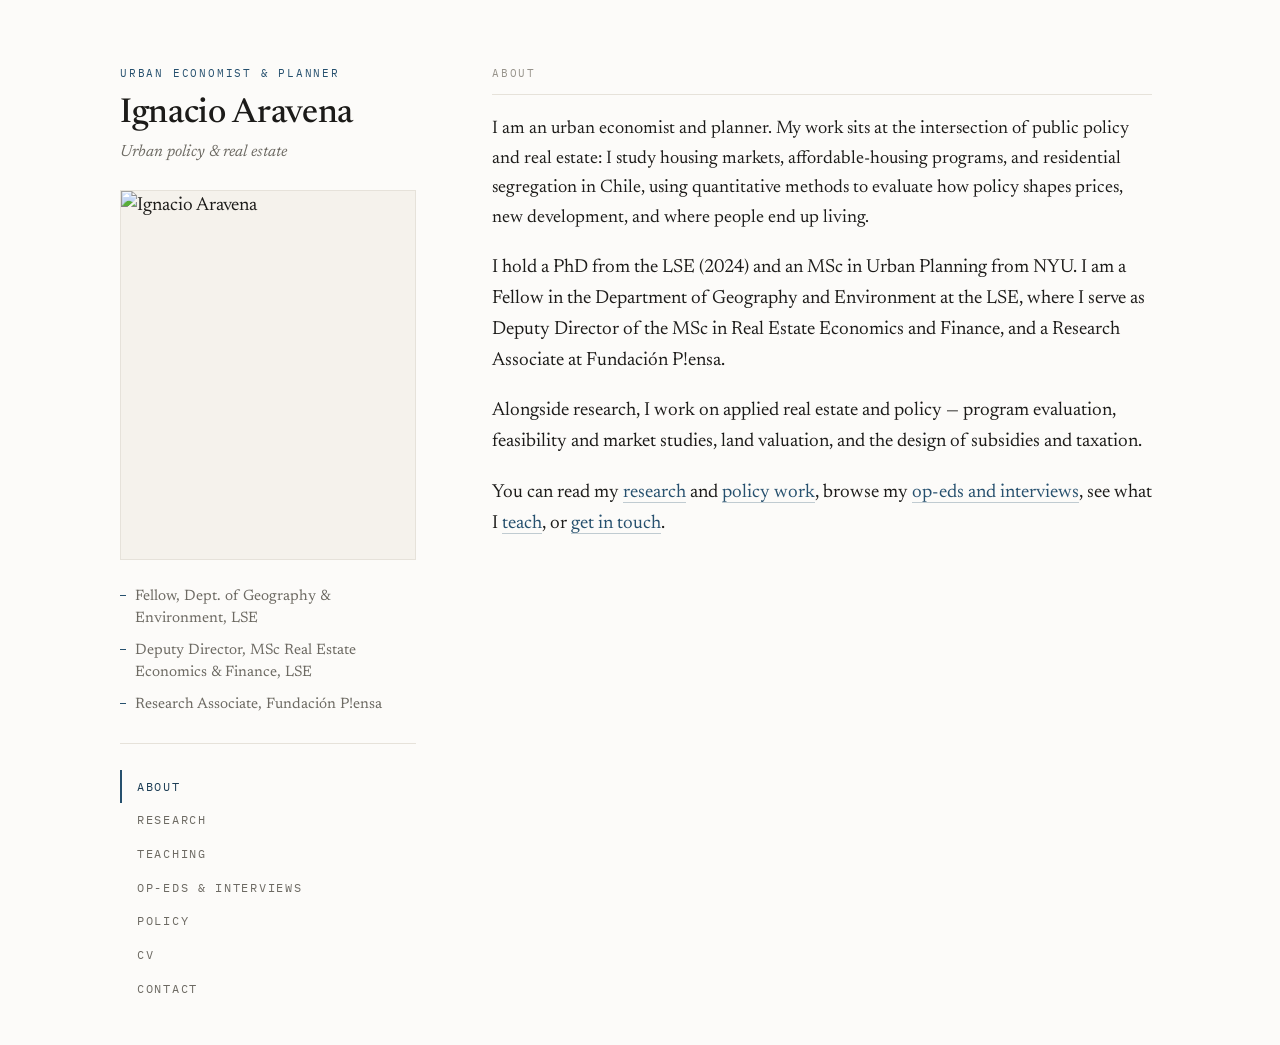
==== index.html @ 07a5cd49 "Add files via upload" ====
<!DOCTYPE html>
<html lang="en">
<head>
  <meta charset="utf-8">
  <meta name="viewport" content="width=device-width, initial-scale=1">
  <title>Ignacio Aravena</title>
  <meta name="description" content="Ignacio Aravena — urban economist and planner. Housing markets, affordable-housing policy, and real estate, with a focus on Chile.">
  <link rel="preconnect" href="https://fonts.googleapis.com">
  <link rel="preconnect" href="https://fonts.gstatic.com" crossorigin>
  <link href="https://fonts.googleapis.com/css2?family=Newsreader:ital,opsz,wght@0,6..72,400;0,6..72,500;1,6..72,400&family=IBM+Plex+Mono:wght@400;500&display=swap" rel="stylesheet">
  <link rel="stylesheet" href="style.css">
</head>
<body>
  <div class="wrap">

    <!-- ===================== SIDEBAR (same on every page) ===================== -->
    <aside class="sidebar">
      <p class="eyebrow">Urban economist &amp; planner</p>
      <h1 class="name"><a href="index.html">Ignacio Aravena</a></h1>
      <p class="role">Urban policy &amp; real estate</p>

      <!-- EDIT: drop your photo at images/profile.jpg (portrait, ~800×1000px works well) -->
      <img class="portrait" src="images/profile.jpg" alt="Ignacio Aravena">

      <ul class="affil">
        <li>Fellow, Dept. of Geography &amp; Environment, LSE</li>
        <li>Deputy Director, MSc Real Estate Economics &amp; Finance, LSE</li>
        <li>Research Associate, Fundación P!ensa</li>
        <!-- EDIT: add ESE / Universidad de los Andes here when you're ready to make it public -->
      </ul>

      <hr class="rule">

      <nav aria-label="Primary">
        <ul class="nav">
          <li><a href="index.html" aria-current="page">About</a></li>
          <li><a href="research.html">Research</a></li>
          <li><a href="teaching.html">Teaching</a></li>
          <!-- EDIT: upload your CV to files/cv.pdf -->
          <li><a href="opeds.html">Op-eds &amp; Interviews</a></li>
          <li><a href="policy.html">Policy</a></li>
          <li><a href="files/cv.pdf">CV</a></li>
          <li><a href="contact.html">Contact</a></li>
        </ul>
      </nav>
    </aside>

    <!-- ===================== CONTENT ===================== -->
    <main class="content">
      <p class="section-label">About</p>

      <p class="lead">I am an urban economist and planner. My work sits at the
      intersection of public policy and real estate: I study housing markets,
      affordable-housing programs, and residential segregation in Chile, using
      quantitative methods to evaluate how policy shapes prices, new
      development, and where people end up living.</p>

      <p>I hold a PhD from the LSE (2024) and an MSc in Urban Planning from NYU.
      I am a Fellow in the Department of Geography and Environment at the LSE,
      where I serve as Deputy Director of the MSc in Real Estate Economics and
      Finance, and a Research Associate at Fundación P!ensa.</p>

      <p>Alongside research, I work on applied real estate and policy — program
      evaluation, feasibility and market studies, land valuation, and the design
      of subsidies and taxation.</p>

      <p>You can read my <a href="research.html">research</a> and
      <a href="policy.html">policy work</a>, browse my
      <a href="opeds.html">op-eds and interviews</a>, see what I
      <a href="teaching.html">teach</a>, or <a href="contact.html">get in touch</a>.</p>
    </main>

  </div>
</body>
</html>
---- style.css ----
/* ============================================================
   Ignacio Aravena — personal site
   Static site for GitHub Pages. Edit content in the .html files.
   Palette: warm paper + ink, single blueprint-blue accent.
   Type: Newsreader (serif) for reading, IBM Plex Mono for labels.
   ============================================================ */

:root {
  --paper:      #fcfbf9;
  --paper-alt:  #f5f2ec;
  --ink:        #1c1b19;
  --muted:      #6d6a63;
  --faint:      #97938b;
  --accent:     #26506e;
  --accent-deep:#1c3d55;
  --rule:       #e6e2da;

  /* tier / accent palette */
  --blue:  #26506e;
  --green: #2c6a56;
  --amber: #a9772e;
  --brick: #9a4a41;

  --serif: "Newsreader", Georgia, "Times New Roman", serif;
  --mono:  "IBM Plex Mono", ui-monospace, "SFMono-Regular", Menlo, monospace;

  --maxw: 1120px;
}

* { box-sizing: border-box; }

html { -webkit-text-size-adjust: 100%; }

body {
  margin: 0;
  background: var(--paper);
  color: var(--ink);
  font-family: var(--serif);
  font-size: 19px;
  line-height: 1.62;
  font-weight: 400;
  -webkit-font-smoothing: antialiased;
  text-rendering: optimizeLegibility;
  animation: fade-in 0.6s ease both;
}

@keyframes fade-in { from { opacity: 0; } to { opacity: 1; } }

/* ---------- layout ---------- */
.wrap {
  max-width: var(--maxw);
  margin: 0 auto;
  padding: 0 40px;
  display: grid;
  grid-template-columns: 296px 1fr;
  gap: 76px;
  align-items: start;
}

.sidebar {
  position: sticky;
  top: 64px;
  padding: 64px 0 40px;
}

.content {
  padding: 64px 0 96px;
  max-width: 660px;
}

/* ---------- sidebar identity ---------- */
.eyebrow {
  font-family: var(--mono);
  font-size: 0.7rem;
  letter-spacing: 0.16em;
  text-transform: uppercase;
  color: var(--accent);
  margin: 0 0 14px;
}

.name {
  font-family: var(--serif);
  font-weight: 500;
  font-size: 2.15rem;
  line-height: 1.08;
  letter-spacing: -0.01em;
  margin: 0 0 6px;
}

.name a { color: var(--ink); text-decoration: none; }

.role {
  font-style: italic;
  color: var(--muted);
  font-size: 1.02rem;
  margin: 0 0 24px;
}

.portrait {
  width: 100%;
  aspect-ratio: 4 / 5;
  object-fit: cover;
  background: var(--paper-alt);
  border: 1px solid var(--rule);
  margin: 0 0 26px;
  display: block;
}

.affil {
  list-style: none;
  margin: 0 0 26px;
  padding: 0;
  font-size: 0.94rem;
  color: var(--muted);
  line-height: 1.5;
}
.affil li { margin-bottom: 9px; padding-left: 15px; position: relative; }
.affil li::before {
  content: "";
  position: absolute; left: 0; top: 0.62em;
  width: 6px; height: 1px; background: var(--accent);
}

.rule {
  border: 0;
  border-top: 1px solid var(--rule);
  margin: 26px 0;
}

/* ---------- nav ---------- */
.nav { list-style: none; margin: 0; padding: 0; }
.nav li { margin: 0; }
.nav a {
  display: block;
  font-family: var(--mono);
  font-size: 0.76rem;
  letter-spacing: 0.14em;
  text-transform: uppercase;
  color: var(--muted);
  text-decoration: none;
  padding: 7px 0 7px 15px;
  border-left: 2px solid transparent;
  transition: color 0.18s ease, border-color 0.18s ease;
}
.nav a:hover { color: var(--ink); border-left-color: var(--rule); }
.nav a[aria-current="page"] {
  color: var(--accent-deep);
  border-left-color: var(--accent);
}

/* ---------- content ---------- */
.section-label {
  font-family: var(--mono);
  font-size: 0.7rem;
  letter-spacing: 0.16em;
  text-transform: uppercase;
  color: var(--faint);
  margin: 0 0 22px;
  padding-bottom: 12px;
  border-bottom: 1px solid var(--rule);
}

.content h1 {
  font-weight: 500;
  font-size: 1.9rem;
  line-height: 1.15;
  letter-spacing: -0.01em;
  margin: 0 0 24px;
}

.content p { margin: 0 0 20px; }

.content a {
  color: var(--accent);
  text-decoration: none;
  border-bottom: 1px solid rgba(38, 80, 110, 0.28);
  transition: border-color 0.18s ease, color 0.18s ease;
}
.content a:hover { color: var(--accent-deep); border-bottom-color: var(--accent); }

.lead { font-size: 1.14rem; }

/* ---------- papers ---------- */
.paper { padding: 26px 0; border-top: 1px solid var(--rule); }
.paper:first-of-type { border-top: 0; padding-top: 4px; }

.paper-tag {
  display: inline-block;
  font-family: var(--mono);
  font-size: 0.64rem;
  letter-spacing: 0.12em;
  text-transform: uppercase;
  color: var(--blue);
  background: rgba(38, 80, 110, 0.09);
  padding: 3px 9px;
  border-radius: 3px;
  margin-bottom: 12px;
}
.paper-tag.t-green { color: var(--green); background: rgba(44, 106, 86, 0.10); }
.paper-tag.t-amber { color: var(--amber); background: rgba(169, 119, 46, 0.12); }
.paper-tag.t-brick { color: var(--brick); background: rgba(154, 74, 65, 0.10); }
.paper-tag.wip     { color: var(--amber); background: rgba(169, 119, 46, 0.12); }

.paper h3 {
  font-weight: 500;
  font-size: 1.24rem;
  line-height: 1.28;
  margin: 0 0 6px;
}
.paper h3 a { border-bottom-width: 0; }
.paper h3 a:hover { border-bottom-width: 1px; }

.paper .coauthors {
  font-style: italic;
  color: var(--muted);
  font-size: 0.96rem;
  margin: 0 0 12px;
}

.paper .abstract {
  color: #38352f;
  font-size: 0.98rem;
  line-height: 1.58;
  margin: 0;
}

/* ---------- teaching list ---------- */
.course { padding: 24px 0; border-top: 1px solid var(--rule); }
.course:first-of-type { border-top: 0; padding-top: 4px; }
.course .code {
  font-family: var(--mono);
  font-size: 0.72rem;
  letter-spacing: 0.12em;
  color: var(--accent);
  margin-bottom: 8px;
}
.course h3 { font-weight: 500; font-size: 1.18rem; margin: 0 0 6px; }
.course .where { color: var(--muted); font-style: italic; font-size: 0.96rem; margin: 0 0 8px; }
.course p { font-size: 0.98rem; color: #38352f; margin: 0; }

/* ---------- contact ---------- */
.links { list-style: none; margin: 0; padding: 0; }
.links li {
  display: flex;
  gap: 18px;
  align-items: baseline;
  padding: 13px 0;
  border-top: 1px solid var(--rule);
}
.links li:first-child { border-top: 0; }
.links .k {
  font-family: var(--mono);
  font-size: 0.7rem;
  letter-spacing: 0.12em;
  text-transform: uppercase;
  color: var(--faint);
  min-width: 92px;
}

/* ---------- writing / policy entries ---------- */
.entry { padding: 22px 0; border-top: 1px solid var(--rule); }
.entry:first-of-type { border-top: 0; padding-top: 4px; }
.entry .meta {
  font-family: var(--mono);
  font-size: 0.68rem;
  letter-spacing: 0.12em;
  text-transform: uppercase;
  color: var(--accent);
  margin-bottom: 8px;
}
.entry .meta .date { color: var(--faint); }
.entry h3 {
  font-weight: 500;
  font-size: 1.14rem;
  line-height: 1.3;
  margin: 0 0 6px;
}
.entry h3 a { border-bottom-width: 0; }
.entry h3 a:hover { border-bottom-width: 1px; }
.entry p { font-size: 0.95rem; color: var(--muted); line-height: 1.55; margin: 0; }

/* ---------- colored section labels (per tier) ---------- */
.section-label.t-blue  { color: var(--blue);  border-bottom-color: var(--blue);  border-bottom-width: 2px; }
.section-label.t-green { color: var(--green); border-bottom-color: var(--green); border-bottom-width: 2px; }
.section-label.t-amber { color: var(--amber); border-bottom-color: var(--amber); border-bottom-width: 2px; }
.section-label.t-brick { color: var(--brick); border-bottom-color: var(--brick); border-bottom-width: 2px; }

/* ---------- link chips (PDF / versions / coverage) ---------- */
.chips { display: flex; flex-wrap: wrap; gap: 8px; margin: 12px 0 0; }
.content a.chip {
  font-family: var(--mono);
  font-size: 0.64rem;
  letter-spacing: 0.08em;
  text-transform: uppercase;
  color: var(--blue);
  border: 1px solid rgba(38, 80, 110, 0.35);
  border-radius: 3px;
  padding: 3px 9px;
  text-decoration: none;
  transition: background 0.18s ease, border-color 0.18s ease;
}
.content a.chip:hover { background: rgba(38, 80, 110, 0.08); border-color: var(--blue); }
.content a.chip.press {
  color: var(--brick);
  border-color: rgba(154, 74, 65, 0.4);
}
.content a.chip.press:hover { background: rgba(154, 74, 65, 0.08); border-color: var(--brick); }

/* ---------- media coverage row ---------- */
.coverage { display: flex; flex-wrap: wrap; align-items: center; gap: 8px; margin-top: 12px; }
.coverage .clabel {
  font-family: var(--mono);
  font-size: 0.62rem;
  letter-spacing: 0.12em;
  text-transform: uppercase;
  color: var(--faint);
}

/* ---------- op-eds page: press theme ---------- */
.media .section-label {
  color: var(--brick);
  border-bottom-color: var(--brick);
  border-bottom-width: 2px;
}
.media .entry .meta { color: var(--brick); }

/* ---------- responsive ---------- */
@media (max-width: 820px) {
  .wrap {
    grid-template-columns: 1fr;
    gap: 0;
    padding: 0 28px;
  }
  .sidebar {
    position: static;
    padding: 48px 0 8px;
    max-width: 560px;
  }
  .content { padding: 40px 0 72px; max-width: 640px; }
  .portrait { max-width: 200px; }
  .name { font-size: 2rem; }
  .nav { display: flex; flex-wrap: wrap; gap: 4px 6px; margin-top: 8px; }
  .nav a { border-left: 0; padding: 6px 12px; border: 1px solid var(--rule); }
  .nav a:hover { border-color: var(--faint); }
  .nav a[aria-current="page"] { border-color: var(--accent); color: var(--accent-deep); }
}

/* ---------- a11y ---------- */
a:focus-visible, .nav a:focus-visible {
  outline: 2px solid var(--accent);
  outline-offset: 3px;
  border-radius: 1px;
}

@media (prefers-reduced-motion: reduce) {
  body { animation: none; }
  * { transition: none !important; }
}
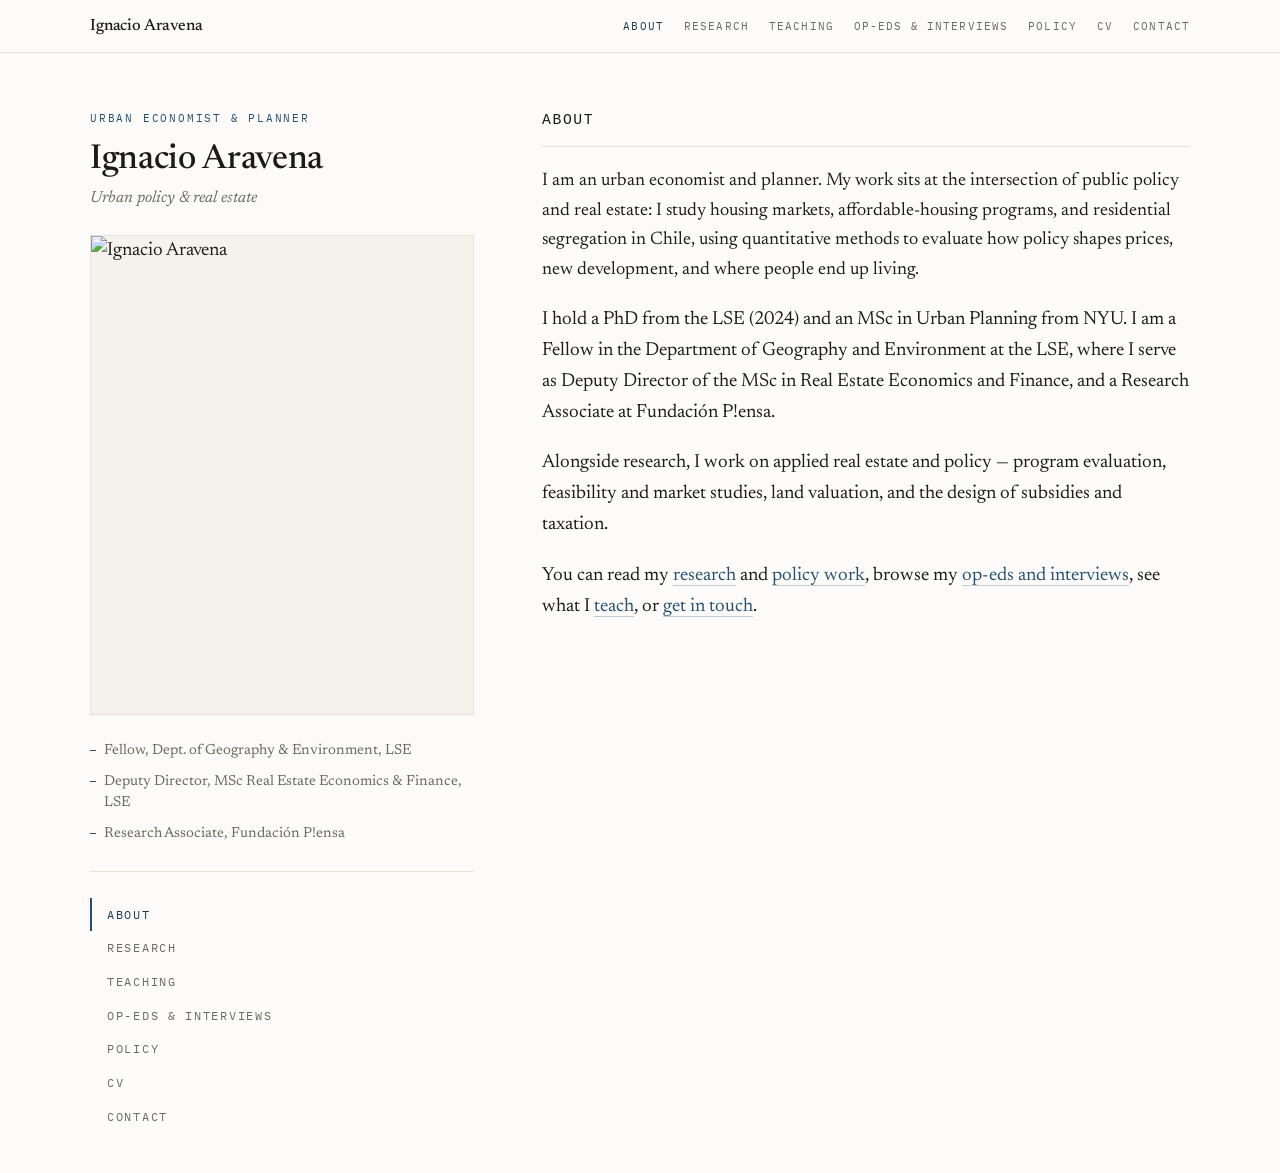
==== commit ae330e95: "Add files via upload" ====
--- a/index.html
+++ b/index.html
@@ -11,6 +11,20 @@
   <link rel="stylesheet" href="style.css">
 </head>
 <body>
+  <header class="topbar">
+    <div class="topbar-inner">
+      <a class="wordmark" href="index.html">Ignacio Aravena</a>
+      <nav class="topnav" aria-label="Sections">
+        <a href="index.html" aria-current="page">About</a>
+        <a href="research.html">Research</a>
+        <a href="teaching.html">Teaching</a>
+        <a href="opeds.html">Op-eds &amp; Interviews</a>
+        <a href="policy.html">Policy</a>
+        <a href="files/cv.pdf">CV</a>
+        <a href="contact.html">Contact</a>
+      </nav>
+    </div>
+  </header>
   <div class="wrap">
 
     <!-- ===================== SIDEBAR (same on every page) ===================== -->
--- a/style.css
+++ b/style.css
@@ -24,7 +24,7 @@
   --serif: "Newsreader", Georgia, "Times New Roman", serif;
   --mono:  "IBM Plex Mono", ui-monospace, "SFMono-Regular", Menlo, monospace;
 
-  --maxw: 1120px;
+  --maxw: 1180px;
 }
 
 * { box-sizing: border-box; }
@@ -52,21 +52,69 @@
   margin: 0 auto;
   padding: 0 40px;
   display: grid;
-  grid-template-columns: 296px 1fr;
-  gap: 76px;
+  grid-template-columns: 384px 1fr;
+  gap: 68px;
   align-items: start;
 }
 
 .sidebar {
   position: sticky;
-  top: 64px;
-  padding: 64px 0 40px;
+  top: 84px;
+  padding: 56px 0 40px;
 }
 
 .content {
-  padding: 64px 0 96px;
+  padding: 56px 0 96px;
   max-width: 660px;
 }
+
+/* ---------- top navigation bar ---------- */
+.topbar {
+  position: sticky;
+  top: 0;
+  z-index: 20;
+  background: rgba(252, 251, 249, 0.9);
+  backdrop-filter: saturate(1.2) blur(8px);
+  -webkit-backdrop-filter: saturate(1.2) blur(8px);
+  border-bottom: 1px solid var(--rule);
+}
+.topbar-inner {
+  max-width: var(--maxw);
+  margin: 0 auto;
+  padding: 13px 40px;
+  display: flex;
+  align-items: center;
+  justify-content: space-between;
+  gap: 28px;
+}
+.wordmark {
+  font-family: var(--serif);
+  font-weight: 500;
+  font-size: 1.02rem;
+  letter-spacing: -0.01em;
+  color: var(--ink);
+  text-decoration: none;
+  white-space: nowrap;
+}
+.topnav {
+  display: flex;
+  flex-wrap: wrap;
+  justify-content: flex-end;
+  gap: 4px 20px;
+}
+.topnav a {
+  font-family: var(--mono);
+  font-size: 0.7rem;
+  letter-spacing: 0.1em;
+  text-transform: uppercase;
+  color: var(--muted);
+  text-decoration: none;
+  white-space: nowrap;
+  padding: 3px 0;
+  transition: color 0.18s ease;
+}
+.topnav a:hover { color: var(--ink); }
+.topnav a[aria-current="page"] { color: var(--accent-deep); }
 
 /* ---------- sidebar identity ---------- */
 .eyebrow {
@@ -110,11 +158,11 @@
   list-style: none;
   margin: 0 0 26px;
   padding: 0;
-  font-size: 0.94rem;
+  font-size: 0.9rem;
   color: var(--muted);
-  line-height: 1.5;
-}
-.affil li { margin-bottom: 9px; padding-left: 15px; position: relative; }
+  line-height: 1.45;
+}
+.affil li { margin-bottom: 10px; padding-left: 14px; position: relative; }
 .affil li::before {
   content: "";
   position: absolute; left: 0; top: 0.62em;
@@ -151,13 +199,14 @@
 /* ---------- content ---------- */
 .section-label {
   font-family: var(--mono);
-  font-size: 0.7rem;
-  letter-spacing: 0.16em;
-  text-transform: uppercase;
-  color: var(--faint);
-  margin: 0 0 22px;
-  padding-bottom: 12px;
-  border-bottom: 1px solid var(--rule);
+  font-size: 0.92rem;
+  font-weight: 500;
+  letter-spacing: 0.11em;
+  text-transform: uppercase;
+  color: var(--ink);
+  margin: 0 0 24px;
+  padding-bottom: 13px;
+  border-bottom: 1.5px solid var(--rule);
 }
 
 .content h1 {
@@ -326,6 +375,7 @@
 
 /* ---------- responsive ---------- */
 @media (max-width: 820px) {
+  .topbar { display: none; }
   .wrap {
     grid-template-columns: 1fr;
     gap: 0;
@@ -335,11 +385,15 @@
     position: static;
     padding: 48px 0 8px;
     max-width: 560px;
+    margin: 0 auto;
+    text-align: center;
   }
+  .portrait { max-width: 220px; margin-left: auto; margin-right: auto; }
+  .name { font-size: 2rem; }
+  /* affiliations read cleaner centered without the hanging dash */
+  .affil { display: inline-block; text-align: left; }
   .content { padding: 40px 0 72px; max-width: 640px; }
-  .portrait { max-width: 200px; }
-  .name { font-size: 2rem; }
-  .nav { display: flex; flex-wrap: wrap; gap: 4px 6px; margin-top: 8px; }
+  .nav { display: flex; flex-wrap: wrap; justify-content: center; gap: 4px 6px; margin-top: 8px; }
   .nav a { border-left: 0; padding: 6px 12px; border: 1px solid var(--rule); }
   .nav a:hover { border-color: var(--faint); }
   .nav a[aria-current="page"] { border-color: var(--accent); color: var(--accent-deep); }
